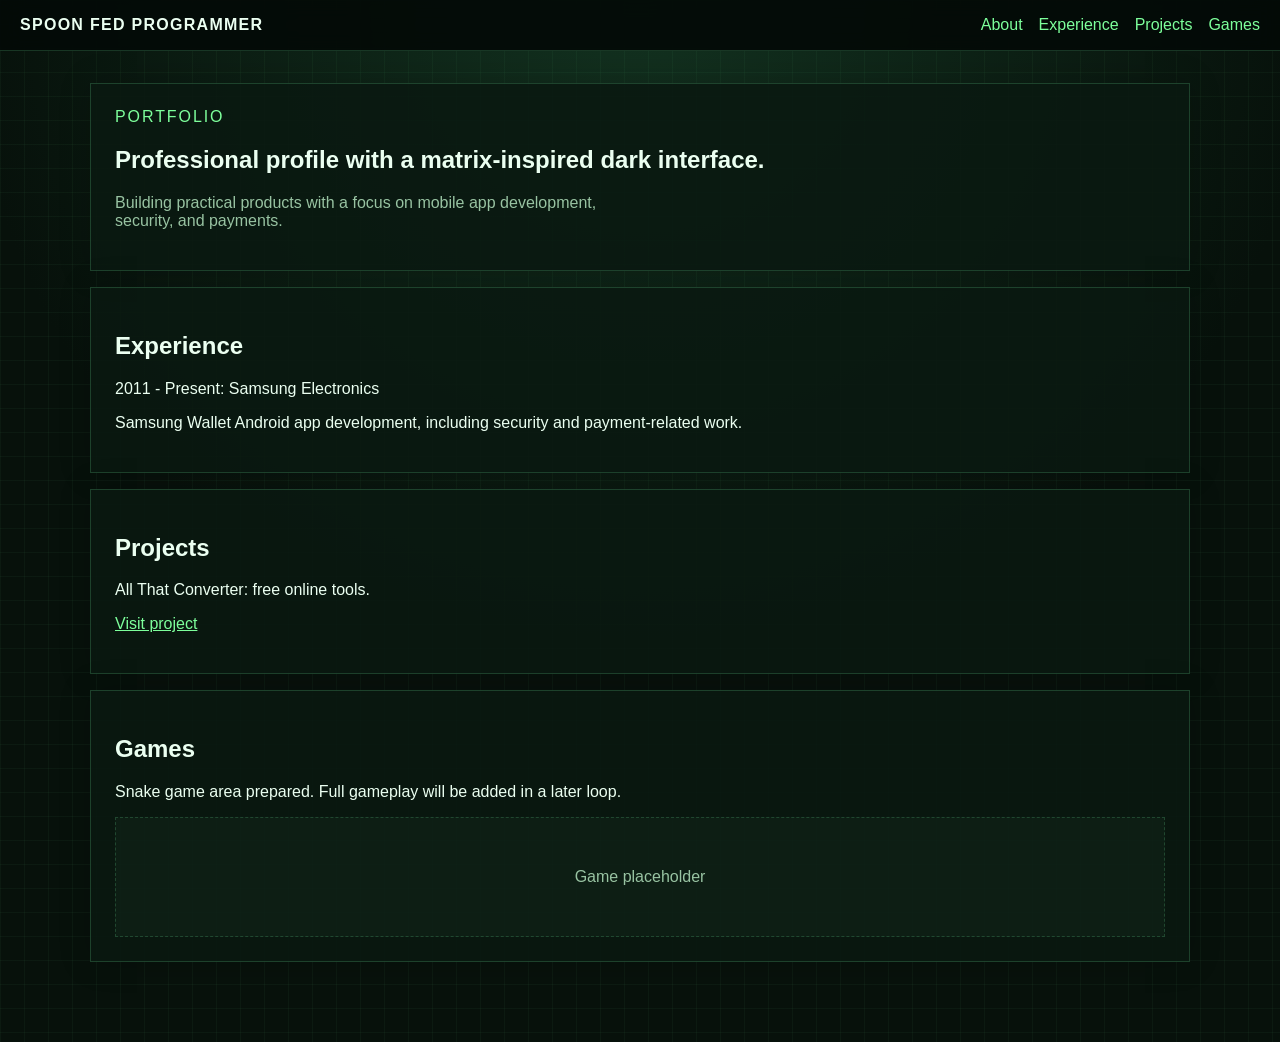
==== docs/index.html @ d57d10a6 "Add docs source for GitHub Pages" ====
<!DOCTYPE html>
<html lang="ko">
<head>
  <meta charset="UTF-8">
  <meta name="viewport" content="width=device-width, initial-scale=1.0">
  <title>Spoon Fed Programmer</title>
  <meta name="description" content="Professional profile website with a matrix-inspired dark theme.">
  <link rel="stylesheet" href="styles.css">
</head>
<body>
  <header class="site-header">
    <div class="brand">Spoon Fed Programmer</div>
    <button class="menu-toggle" type="button" aria-expanded="false" aria-controls="site-nav">
      Menu
    </button>
    <nav id="site-nav" class="site-nav" aria-label="Primary">
      <a href="#about">About</a>
      <a href="#experience">Experience</a>
      <a href="#projects">Projects</a>
      <a href="#games">Games</a>
    </nav>
  </header>

  <main>
    <section id="about" class="hero">
      <p class="eyebrow">Portfolio</p>
      <h1>Professional profile with a matrix-inspired dark interface.</h1>
      <p class="summary">
        Building practical products with a focus on mobile app development, security, and payments.
      </p>
    </section>

    <section id="experience" class="panel">
      <h2>Experience</h2>
      <p>2011 - Present: Samsung Electronics</p>
      <p>Samsung Wallet Android app development, including security and payment-related work.</p>
    </section>

    <section id="projects" class="panel">
      <h2>Projects</h2>
      <p>All That Converter: free online tools.</p>
      <p><a href="https://allthatconverter.web.app/" target="_blank" rel="noreferrer">Visit project</a></p>
    </section>

    <section id="games" class="panel games-panel">
      <h2>Games</h2>
      <p>Snake game area prepared. Full gameplay will be added in a later loop.</p>
      <div class="game-placeholder" aria-label="Game placeholder">Game placeholder</div>
    </section>
  </main>

  <script src="script.js"></script>
</body>
</html>
---- docs/styles.css ----
:root {
  --bg: #07110b;
  --bg-alt: #0d1c14;
  --panel: rgba(10, 25, 16, 0.88);
  --line: rgba(120, 255, 170, 0.18);
  --text: #ebfff1;
  --muted: #98c3a2;
  --accent: #7dff9b;
}

* {
  box-sizing: border-box;
}

html {
  scroll-behavior: smooth;
}

body {
  margin: 0;
  font-family: "Segoe UI", sans-serif;
  color: var(--text);
  background:
    linear-gradient(rgba(125, 255, 155, 0.04) 1px, transparent 1px),
    linear-gradient(90deg, rgba(125, 255, 155, 0.04) 1px, transparent 1px),
    radial-gradient(circle at top, #12311f 0%, var(--bg) 55%);
  background-size: 24px 24px, 24px 24px, auto;
}

a {
  color: var(--accent);
}

.site-header {
  position: sticky;
  top: 0;
  display: flex;
  align-items: center;
  justify-content: space-between;
  gap: 1rem;
  padding: 1rem 1.25rem;
  background: rgba(4, 10, 7, 0.92);
  border-bottom: 1px solid var(--line);
  backdrop-filter: blur(10px);
}

.brand {
  font-weight: 700;
  letter-spacing: 0.08em;
  text-transform: uppercase;
}

.menu-toggle {
  display: none;
  border: 1px solid var(--line);
  background: transparent;
  color: var(--text);
  padding: 0.65rem 0.85rem;
}

.site-nav {
  display: flex;
  gap: 1rem;
}

.site-nav a {
  text-decoration: none;
}

main {
  width: min(1100px, calc(100% - 2rem));
  margin: 0 auto;
  padding: 2rem 0 4rem;
}

.hero,
.panel {
  border: 1px solid var(--line);
  background: var(--panel);
  box-shadow: 0 0 30px rgba(0, 0, 0, 0.18);
  margin-bottom: 1rem;
  padding: 1.5rem;
}

.eyebrow {
  margin: 0 0 0.5rem;
  color: var(--accent);
  text-transform: uppercase;
  letter-spacing: 0.12em;
}

.summary {
  max-width: 60ch;
  color: var(--muted);
}

.games-panel {
  min-height: 220px;
}

.game-placeholder {
  display: grid;
  place-items: center;
  min-height: 120px;
  border: 1px dashed var(--line);
  color: var(--muted);
  background: rgba(125, 255, 155, 0.03);
}

@media (max-width: 768px) {
  .menu-toggle {
    display: inline-flex;
  }

  .site-header {
    flex-wrap: wrap;
  }

  .site-nav {
    display: none;
    width: 100%;
    flex-direction: column;
    padding-top: 0.5rem;
  }

  .site-nav.is-open {
    display: flex;
  }

  main {
    width: min(100% - 1rem, 1100px);
    padding-top: 1rem;
  }
}
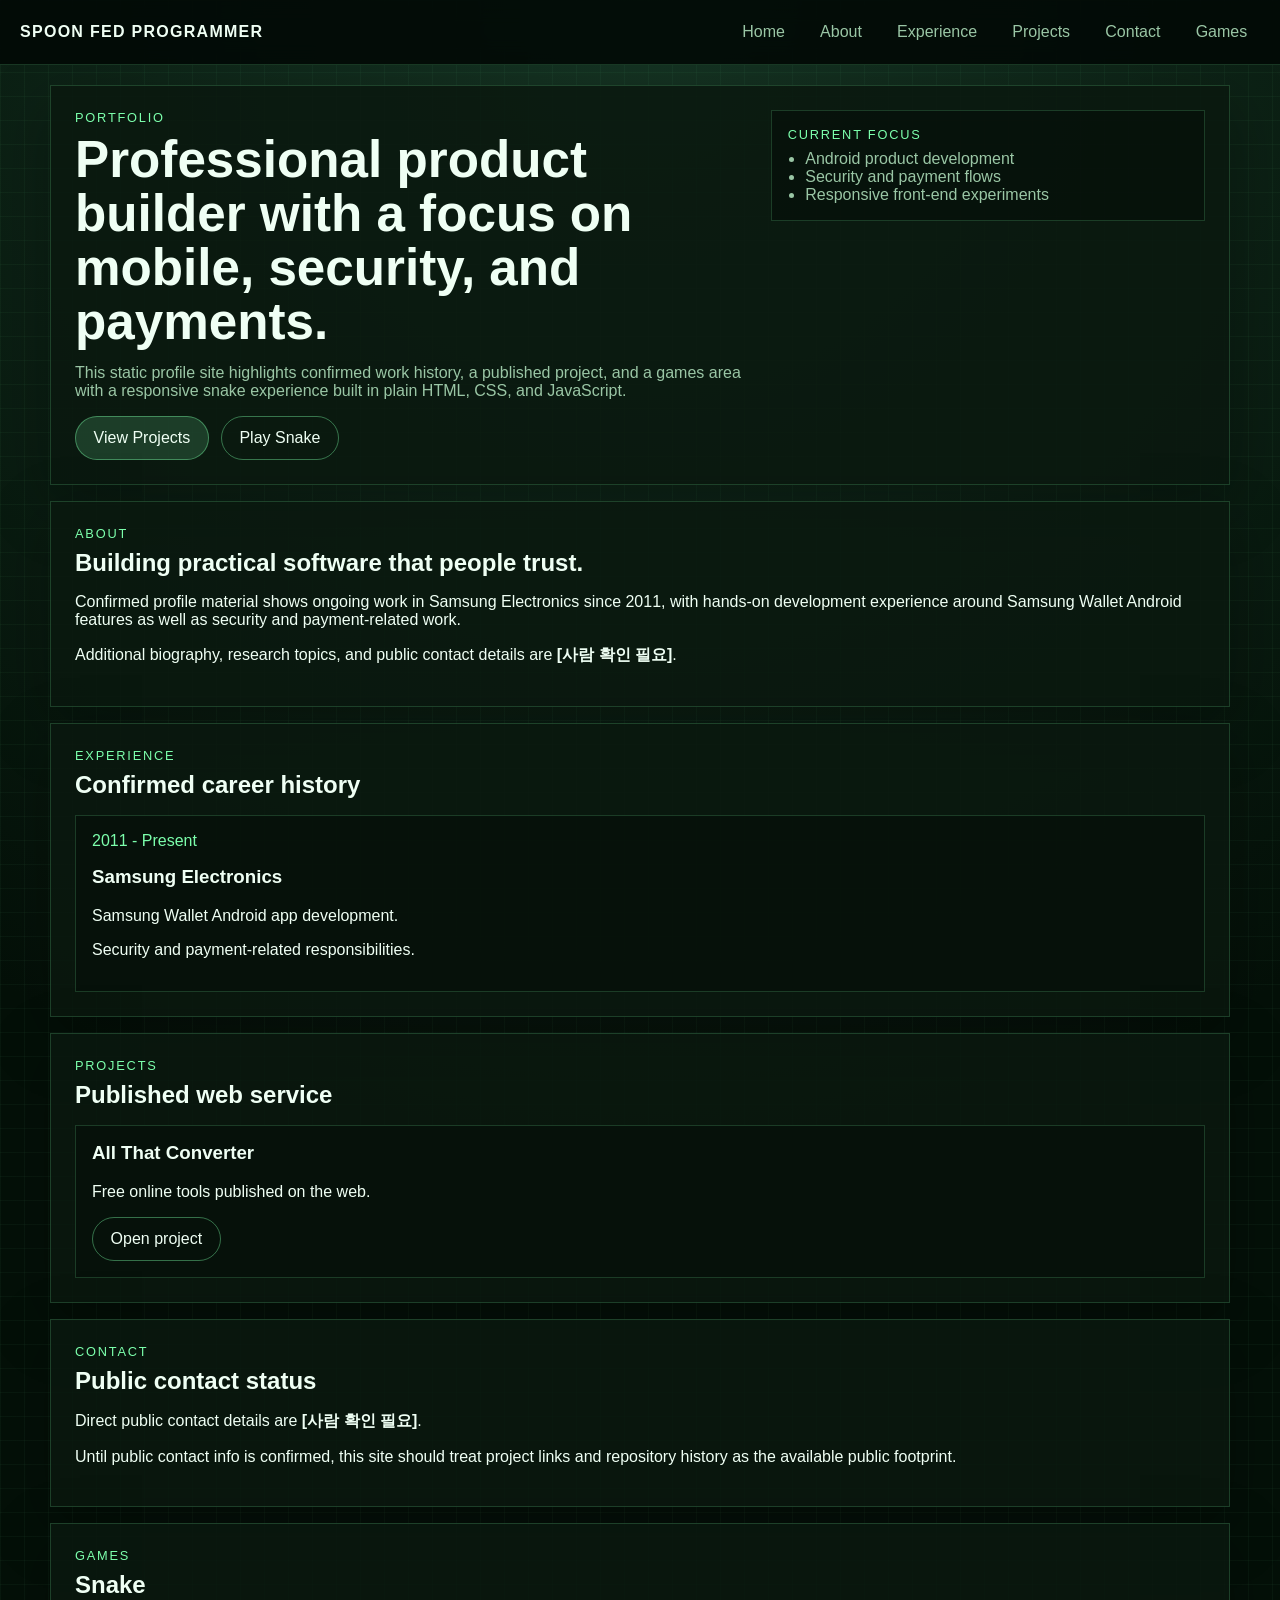
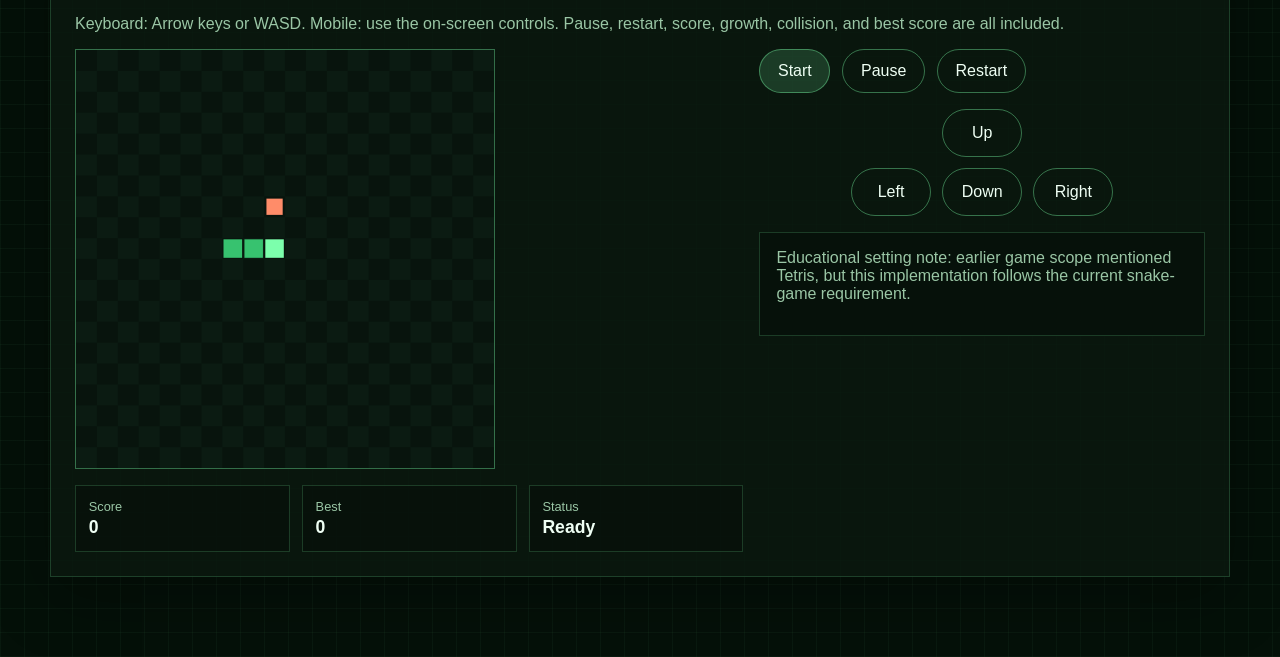
==== commit 9d92a221: "Complete profile site and snake game" ====
--- a/docs/index.html
+++ b/docs/index.html
@@ -4,51 +4,143 @@
   <meta charset="UTF-8">
   <meta name="viewport" content="width=device-width, initial-scale=1.0">
   <title>Spoon Fed Programmer</title>
-  <meta name="description" content="Professional profile website with a matrix-inspired dark theme.">
+  <meta name="description" content="Professional profile website with a matrix-inspired dark theme and a playable snake game.">
   <link rel="stylesheet" href="styles.css">
 </head>
 <body>
-  <header class="site-header">
-    <div class="brand">Spoon Fed Programmer</div>
-    <button class="menu-toggle" type="button" aria-expanded="false" aria-controls="site-nav">
-      Menu
-    </button>
-    <nav id="site-nav" class="site-nav" aria-label="Primary">
-      <a href="#about">About</a>
-      <a href="#experience">Experience</a>
-      <a href="#projects">Projects</a>
-      <a href="#games">Games</a>
-    </nav>
-  </header>
+  <div class="page-shell">
+    <header class="site-header">
+      <a class="brand" href="#home">Spoon Fed Programmer</a>
+      <button class="menu-toggle" type="button" aria-expanded="false" aria-controls="site-nav">
+        Menu
+      </button>
+      <nav id="site-nav" class="site-nav" aria-label="Primary">
+        <a href="#home">Home</a>
+        <a href="#about">About</a>
+        <a href="#experience">Experience</a>
+        <a href="#projects">Projects</a>
+        <a href="#contact">Contact</a>
+        <a href="#games">Games</a>
+      </nav>
+    </header>
 
-  <main>
-    <section id="about" class="hero">
-      <p class="eyebrow">Portfolio</p>
-      <h1>Professional profile with a matrix-inspired dark interface.</h1>
-      <p class="summary">
-        Building practical products with a focus on mobile app development, security, and payments.
-      </p>
-    </section>
+    <main>
+      <section id="home" class="hero">
+        <div class="hero-copy">
+          <p class="eyebrow">Portfolio</p>
+          <h1>Professional product builder with a focus on mobile, security, and payments.</h1>
+          <p class="summary">
+            This static profile site highlights confirmed work history, a published project, and a games area
+            with a responsive snake experience built in plain HTML, CSS, and JavaScript.
+          </p>
+          <div class="hero-actions">
+            <a class="button button-primary" href="#projects">View Projects</a>
+            <a class="button" href="#games">Play Snake</a>
+          </div>
+        </div>
+        <aside class="hero-card" aria-label="Profile snapshot">
+          <p class="card-label">Current Focus</p>
+          <ul class="feature-list">
+            <li>Android product development</li>
+            <li>Security and payment flows</li>
+            <li>Responsive front-end experiments</li>
+          </ul>
+        </aside>
+      </section>
 
-    <section id="experience" class="panel">
-      <h2>Experience</h2>
-      <p>2011 - Present: Samsung Electronics</p>
-      <p>Samsung Wallet Android app development, including security and payment-related work.</p>
-    </section>
+      <section id="about" class="panel">
+        <div class="section-heading">
+          <p class="eyebrow">About</p>
+          <h2>Building practical software that people trust.</h2>
+        </div>
+        <p>
+          Confirmed profile material shows ongoing work in Samsung Electronics since 2011, with hands-on
+          development experience around Samsung Wallet Android features as well as security and payment-related work.
+        </p>
+        <p>
+          Additional biography, research topics, and public contact details are <strong>[사람 확인 필요]</strong>.
+        </p>
+      </section>
 
-    <section id="projects" class="panel">
-      <h2>Projects</h2>
-      <p>All That Converter: free online tools.</p>
-      <p><a href="https://allthatconverter.web.app/" target="_blank" rel="noreferrer">Visit project</a></p>
-    </section>
+      <section id="experience" class="panel">
+        <div class="section-heading">
+          <p class="eyebrow">Experience</p>
+          <h2>Confirmed career history</h2>
+        </div>
+        <div class="timeline-item">
+          <p class="timeline-range">2011 - Present</p>
+          <h3>Samsung Electronics</h3>
+          <p>Samsung Wallet Android app development.</p>
+          <p>Security and payment-related responsibilities.</p>
+        </div>
+      </section>
 
-    <section id="games" class="panel games-panel">
-      <h2>Games</h2>
-      <p>Snake game area prepared. Full gameplay will be added in a later loop.</p>
-      <div class="game-placeholder" aria-label="Game placeholder">Game placeholder</div>
-    </section>
-  </main>
+      <section id="projects" class="panel">
+        <div class="section-heading">
+          <p class="eyebrow">Projects</p>
+          <h2>Published web service</h2>
+        </div>
+        <article class="project-card">
+          <h3>All That Converter</h3>
+          <p>Free online tools published on the web.</p>
+          <a class="button" href="https://allthatconverter.web.app/" target="_blank" rel="noreferrer">Open project</a>
+        </article>
+      </section>
+
+      <section id="contact" class="panel">
+        <div class="section-heading">
+          <p class="eyebrow">Contact</p>
+          <h2>Public contact status</h2>
+        </div>
+        <p>Direct public contact details are <strong>[사람 확인 필요]</strong>.</p>
+        <p>
+          Until public contact info is confirmed, this site should treat project links and repository history as the
+          available public footprint.
+        </p>
+      </section>
+
+      <section id="games" class="panel games-panel">
+        <div class="section-heading">
+          <p class="eyebrow">Games</p>
+          <h2>Snake</h2>
+        </div>
+        <p class="games-copy">
+          Keyboard: Arrow keys or WASD. Mobile: use the on-screen controls. Pause, restart, score, growth,
+          collision, and best score are all included.
+        </p>
+        <div class="game-layout">
+          <div class="game-stage">
+            <canvas id="snake-board" width="360" height="360" aria-label="Snake game board"></canvas>
+            <div class="game-status" aria-live="polite">
+              <p><span>Score</span><strong id="score">0</strong></p>
+              <p><span>Best</span><strong id="best-score">0</strong></p>
+              <p><span>Status</span><strong id="game-state">Ready</strong></p>
+            </div>
+          </div>
+          <div class="game-sidebar">
+            <div class="game-actions">
+              <button id="start-game" class="button button-primary" type="button">Start</button>
+              <button id="pause-game" class="button" type="button">Pause</button>
+              <button id="restart-game" class="button" type="button">Restart</button>
+            </div>
+            <div class="touch-controls" aria-label="Mobile snake controls">
+              <button class="control-button" type="button" data-direction="up">Up</button>
+              <div class="control-row">
+                <button class="control-button" type="button" data-direction="left">Left</button>
+                <button class="control-button" type="button" data-direction="down">Down</button>
+                <button class="control-button" type="button" data-direction="right">Right</button>
+              </div>
+            </div>
+            <div class="game-note">
+              <p>Educational setting note: earlier game scope mentioned Tetris, but this implementation follows the current snake-game requirement.</p>
+            </div>
+          </div>
+        </div>
+      </section>
+    </main>
+  </div>
 
   <script src="script.js"></script>
+  <script src="game.js"></script>
 </body>
 </html>
--- a/docs/styles.css
+++ b/docs/styles.css
@@ -1,11 +1,15 @@
 :root {
-  --bg: #07110b;
-  --bg-alt: #0d1c14;
-  --panel: rgba(10, 25, 16, 0.88);
-  --line: rgba(120, 255, 170, 0.18);
-  --text: #ebfff1;
-  --muted: #98c3a2;
-  --accent: #7dff9b;
+  --bg: #041008;
+  --bg-soft: #0c1f14;
+  --panel: rgba(10, 24, 15, 0.86);
+  --panel-strong: rgba(9, 18, 12, 0.96);
+  --line: rgba(124, 255, 168, 0.18);
+  --line-strong: rgba(124, 255, 168, 0.4);
+  --text: #effff4;
+  --muted: #9ac6a5;
+  --accent: #7cffac;
+  --accent-soft: rgba(124, 255, 172, 0.12);
+  --shadow: 0 20px 60px rgba(0, 0, 0, 0.3);
 }
 
 * {
@@ -18,93 +22,269 @@
 
 body {
   margin: 0;
+  min-height: 100vh;
   font-family: "Segoe UI", sans-serif;
   color: var(--text);
   background:
-    linear-gradient(rgba(125, 255, 155, 0.04) 1px, transparent 1px),
-    linear-gradient(90deg, rgba(125, 255, 155, 0.04) 1px, transparent 1px),
-    radial-gradient(circle at top, #12311f 0%, var(--bg) 55%);
+    linear-gradient(rgba(124, 255, 172, 0.04) 1px, transparent 1px),
+    linear-gradient(90deg, rgba(124, 255, 172, 0.04) 1px, transparent 1px),
+    radial-gradient(circle at top, #153423 0%, var(--bg) 50%);
   background-size: 24px 24px, 24px 24px, auto;
 }
 
 a {
-  color: var(--accent);
+  color: inherit;
+}
+
+button,
+a.button {
+  font: inherit;
+}
+
+.page-shell {
+  min-height: 100vh;
 }
 
 .site-header {
   position: sticky;
   top: 0;
+  z-index: 10;
   display: flex;
   align-items: center;
   justify-content: space-between;
   gap: 1rem;
   padding: 1rem 1.25rem;
-  background: rgba(4, 10, 7, 0.92);
+  background: rgba(2, 8, 5, 0.88);
   border-bottom: 1px solid var(--line);
-  backdrop-filter: blur(10px);
+  backdrop-filter: blur(12px);
 }
 
 .brand {
   font-weight: 700;
   letter-spacing: 0.08em;
   text-transform: uppercase;
+  text-decoration: none;
+}
+
+.menu-toggle,
+.button,
+.control-button {
+  border: 1px solid var(--line-strong);
+  background: transparent;
+  color: var(--text);
+  border-radius: 999px;
+  transition: transform 0.2s ease, background-color 0.2s ease, border-color 0.2s ease;
+}
+
+.menu-toggle:hover,
+.button:hover,
+.control-button:hover,
+.menu-toggle:focus-visible,
+.button:focus-visible,
+.control-button:focus-visible {
+  transform: translateY(-1px);
+  background: var(--accent-soft);
+  border-color: var(--accent);
 }
 
 .menu-toggle {
   display: none;
-  border: 1px solid var(--line);
-  background: transparent;
-  color: var(--text);
-  padding: 0.65rem 0.85rem;
+  padding: 0.65rem 0.95rem;
 }
 
 .site-nav {
   display: flex;
-  gap: 1rem;
+  flex-wrap: wrap;
+  gap: 0.6rem;
 }
 
 .site-nav a {
+  padding: 0.45rem 0.8rem;
   text-decoration: none;
+  color: var(--muted);
+}
+
+.site-nav a:hover,
+.site-nav a:focus-visible {
+  color: var(--text);
 }
 
 main {
-  width: min(1100px, calc(100% - 2rem));
+  width: min(1180px, calc(100% - 2rem));
   margin: 0 auto;
-  padding: 2rem 0 4rem;
+  padding: 1.25rem 0 4rem;
 }
 
 .hero,
 .panel {
   border: 1px solid var(--line);
   background: var(--panel);
-  box-shadow: 0 0 30px rgba(0, 0, 0, 0.18);
+  box-shadow: var(--shadow);
   margin-bottom: 1rem;
   padding: 1.5rem;
 }
 
+.hero {
+  display: grid;
+  grid-template-columns: 1.4fr 0.9fr;
+  gap: 1.25rem;
+  align-items: start;
+}
+
+.hero-card,
+.project-card,
+.timeline-item,
+.game-note {
+  border: 1px solid var(--line);
+  background: rgba(5, 15, 9, 0.65);
+  padding: 1rem;
+}
+
+.card-label,
 .eyebrow {
   margin: 0 0 0.5rem;
   color: var(--accent);
+  letter-spacing: 0.14em;
   text-transform: uppercase;
-  letter-spacing: 0.12em;
-}
-
-.summary {
-  max-width: 60ch;
+  font-size: 0.8rem;
+}
+
+h1,
+h2,
+h3,
+p {
+  margin-top: 0;
+}
+
+h1 {
+  font-size: clamp(2rem, 4vw, 4rem);
+  line-height: 1.05;
+  margin-bottom: 1rem;
+}
+
+h2 {
+  margin-bottom: 0.6rem;
+}
+
+.summary,
+.games-copy,
+.feature-list,
+.site-nav a,
+.game-note p {
   color: var(--muted);
 }
 
+.feature-list {
+  margin: 0;
+  padding-left: 1.1rem;
+}
+
+.hero-actions,
+.game-actions {
+  display: flex;
+  flex-wrap: wrap;
+  gap: 0.75rem;
+}
+
+.button {
+  display: inline-flex;
+  align-items: center;
+  justify-content: center;
+  min-height: 44px;
+  padding: 0.7rem 1.1rem;
+  text-decoration: none;
+  cursor: pointer;
+}
+
+.button-primary {
+  background: rgba(124, 255, 172, 0.16);
+}
+
+.section-heading {
+  margin-bottom: 1rem;
+}
+
+.timeline-range {
+  color: var(--accent);
+}
+
 .games-panel {
-  min-height: 220px;
-}
-
-.game-placeholder {
-  display: grid;
-  place-items: center;
-  min-height: 120px;
-  border: 1px dashed var(--line);
+  overflow: hidden;
+}
+
+.game-layout {
+  display: grid;
+  grid-template-columns: minmax(0, 1.2fr) minmax(260px, 0.8fr);
+  gap: 1rem;
+  align-items: start;
+}
+
+.game-stage {
+  display: grid;
+  gap: 1rem;
+}
+
+#snake-board {
+  width: 100%;
+  max-width: 420px;
+  aspect-ratio: 1;
+  border: 1px solid var(--line-strong);
+  background: linear-gradient(180deg, rgba(3, 13, 8, 0.95), rgba(7, 19, 12, 0.96));
+  box-shadow: inset 0 0 40px rgba(124, 255, 172, 0.06);
+}
+
+.game-status {
+  display: grid;
+  grid-template-columns: repeat(3, minmax(0, 1fr));
+  gap: 0.75rem;
+}
+
+.game-status p {
+  border: 1px solid var(--line);
+  background: rgba(5, 14, 9, 0.6);
+  margin: 0;
+  padding: 0.8rem;
+}
+
+.game-status span {
+  display: block;
   color: var(--muted);
-  background: rgba(125, 255, 155, 0.03);
+  font-size: 0.8rem;
+  margin-bottom: 0.2rem;
+}
+
+.game-status strong {
+  font-size: 1.1rem;
+}
+
+.game-sidebar {
+  display: grid;
+  gap: 1rem;
+}
+
+.touch-controls {
+  display: grid;
+  gap: 0.7rem;
+  justify-items: center;
+}
+
+.control-row {
+  display: flex;
+  gap: 0.7rem;
+}
+
+.control-button {
+  min-width: 80px;
+  min-height: 48px;
+  padding: 0.7rem 0.9rem;
+  cursor: pointer;
+}
+
+@media (max-width: 900px) {
+  .hero,
+  .game-layout {
+    grid-template-columns: 1fr;
+  }
 }
 
 @media (max-width: 768px) {
@@ -120,15 +300,35 @@
     display: none;
     width: 100%;
     flex-direction: column;
-    padding-top: 0.5rem;
+    padding-top: 0.35rem;
   }
 
   .site-nav.is-open {
     display: flex;
   }
 
+  .site-nav a {
+    border-top: 1px solid rgba(124, 255, 172, 0.12);
+    padding-left: 0;
+  }
+
   main {
-    width: min(100% - 1rem, 1100px);
-    padding-top: 1rem;
-  }
-}
+    width: min(100% - 1rem, 1180px);
+    padding-top: 0.75rem;
+  }
+
+  .game-status {
+    grid-template-columns: 1fr;
+  }
+}
+
+@media (max-width: 480px) {
+  .hero,
+  .panel {
+    padding: 1.1rem;
+  }
+
+  .control-button {
+    min-width: 72px;
+  }
+}
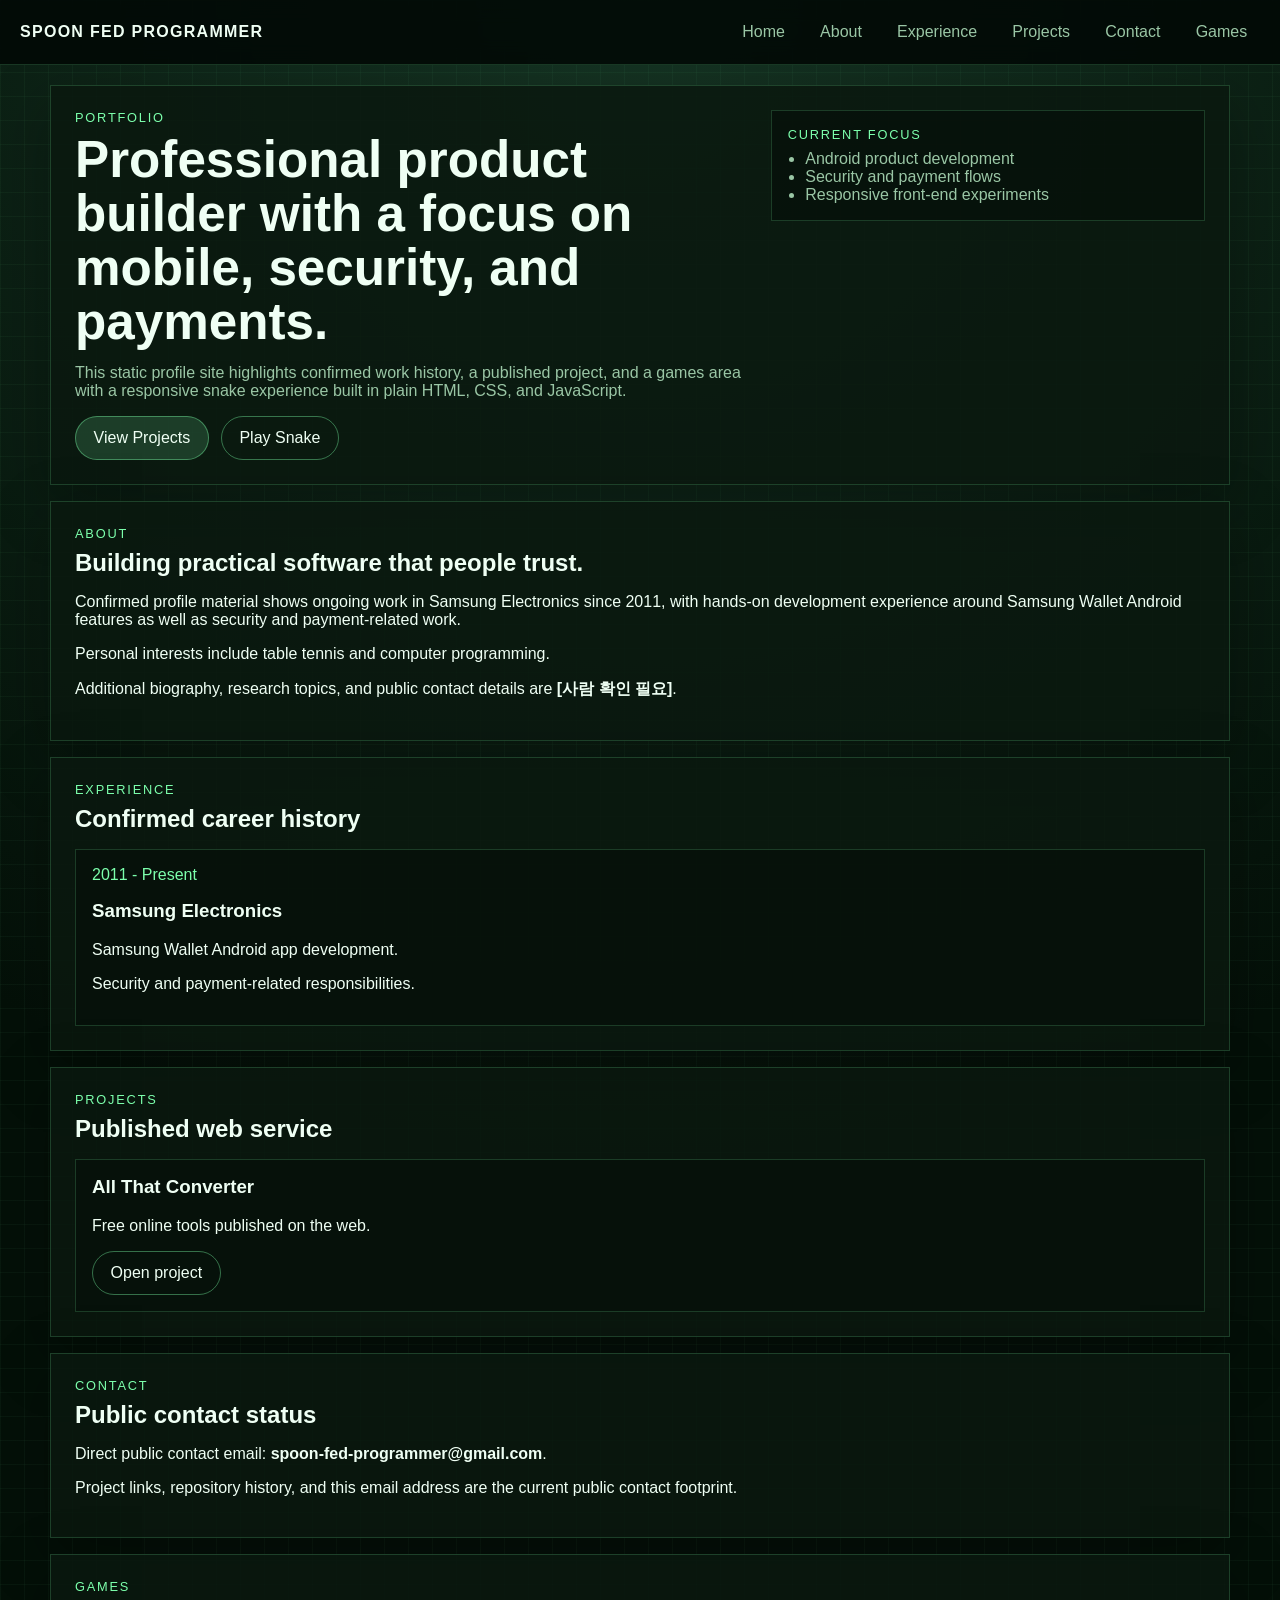
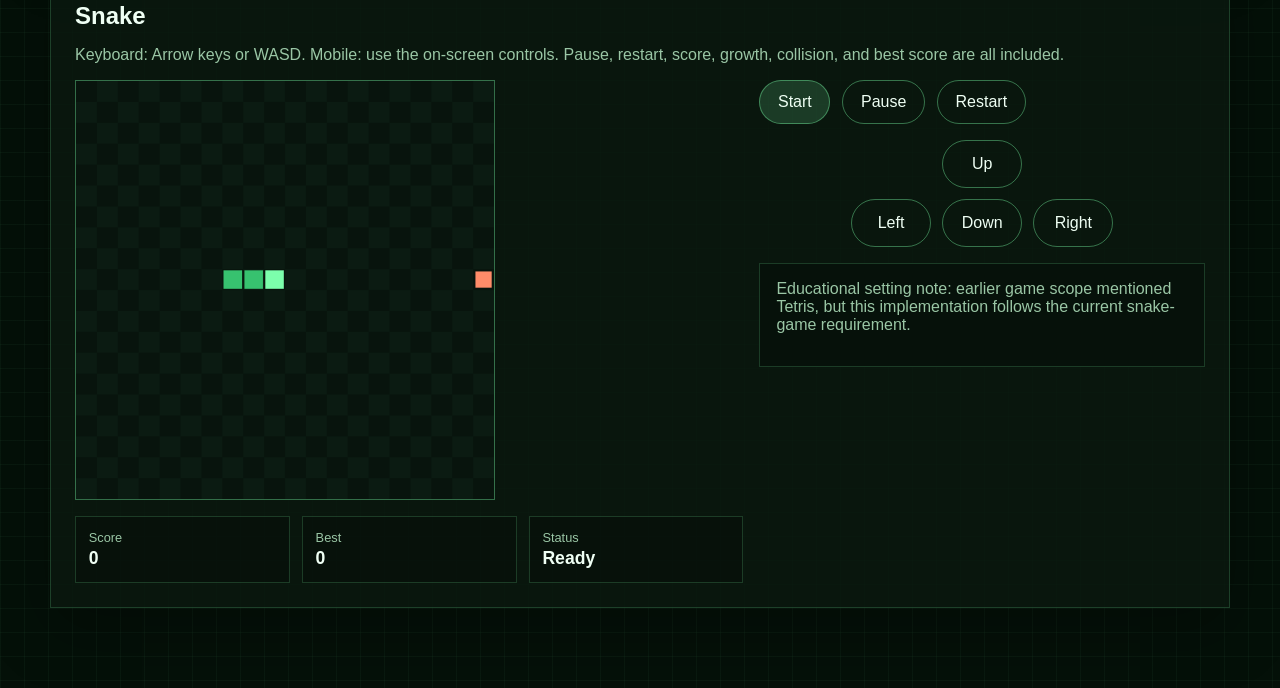
==== commit 21e2e928: "Update about and contact content" ====
--- a/docs/index.html
+++ b/docs/index.html
@@ -58,6 +58,9 @@
           development experience around Samsung Wallet Android features as well as security and payment-related work.
         </p>
         <p>
+          Personal interests include table tennis and computer programming.
+        </p>
+        <p>
           Additional biography, research topics, and public contact details are <strong>[사람 확인 필요]</strong>.
         </p>
       </section>
@@ -92,10 +95,9 @@
           <p class="eyebrow">Contact</p>
           <h2>Public contact status</h2>
         </div>
-        <p>Direct public contact details are <strong>[사람 확인 필요]</strong>.</p>
+        <p>Direct public contact email: <strong>spoon-fed-programmer@gmail.com</strong>.</p>
         <p>
-          Until public contact info is confirmed, this site should treat project links and repository history as the
-          available public footprint.
+          Project links, repository history, and this email address are the current public contact footprint.
         </p>
       </section>
 
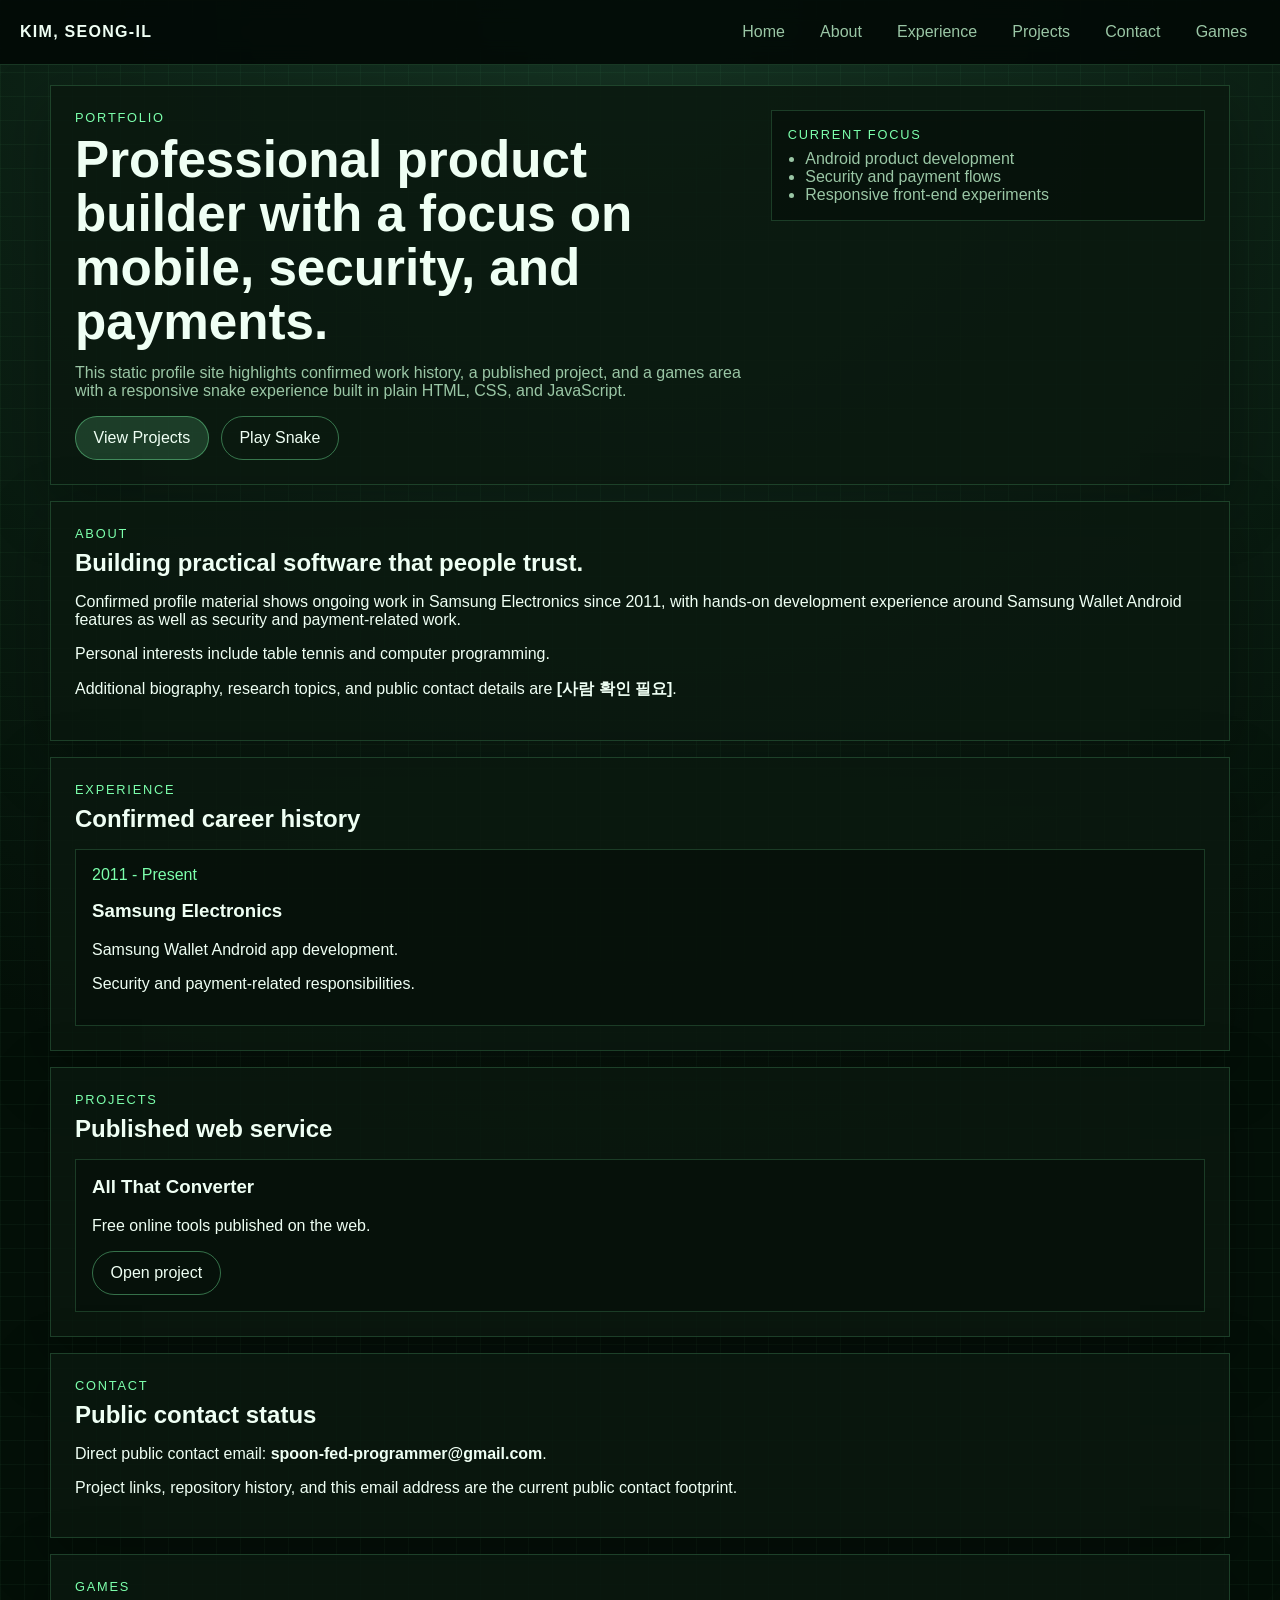
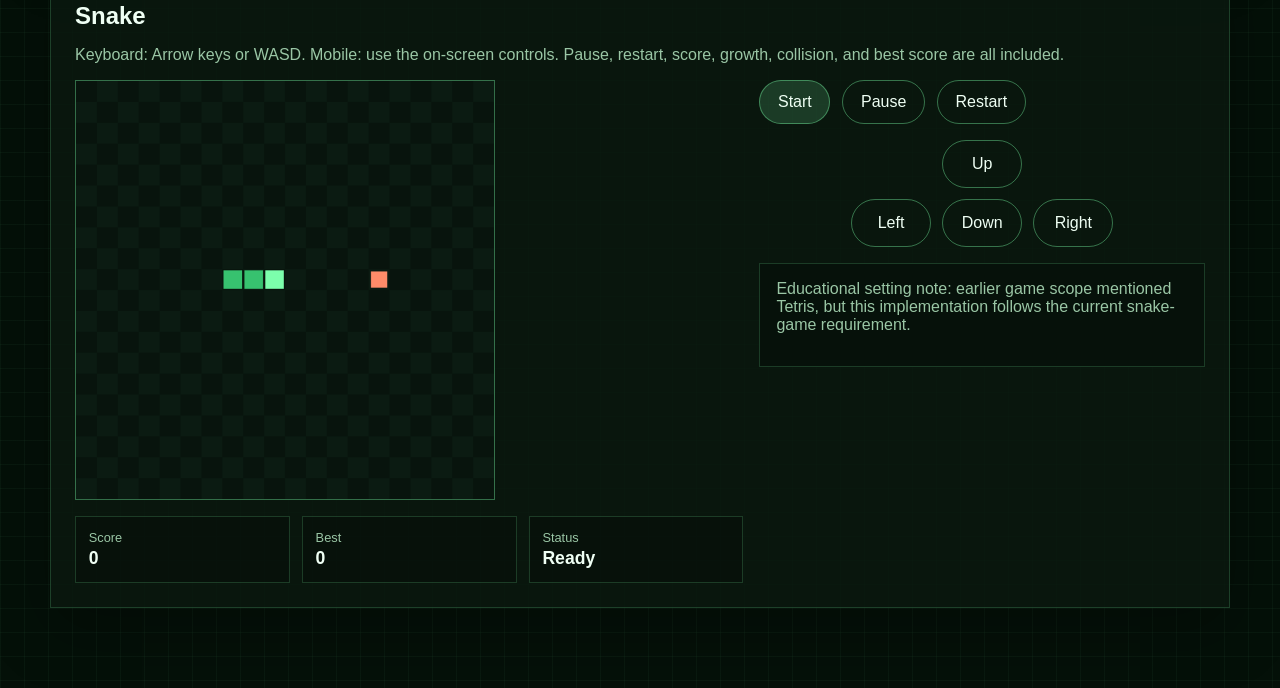
==== commit 9f3cbe34: "Update header display name" ====
--- a/docs/index.html
+++ b/docs/index.html
@@ -10,7 +10,7 @@
 <body>
   <div class="page-shell">
     <header class="site-header">
-      <a class="brand" href="#home">Spoon Fed Programmer</a>
+      <a class="brand" href="#home">Kim, Seong-Il</a>
       <button class="menu-toggle" type="button" aria-expanded="false" aria-controls="site-nav">
         Menu
       </button>
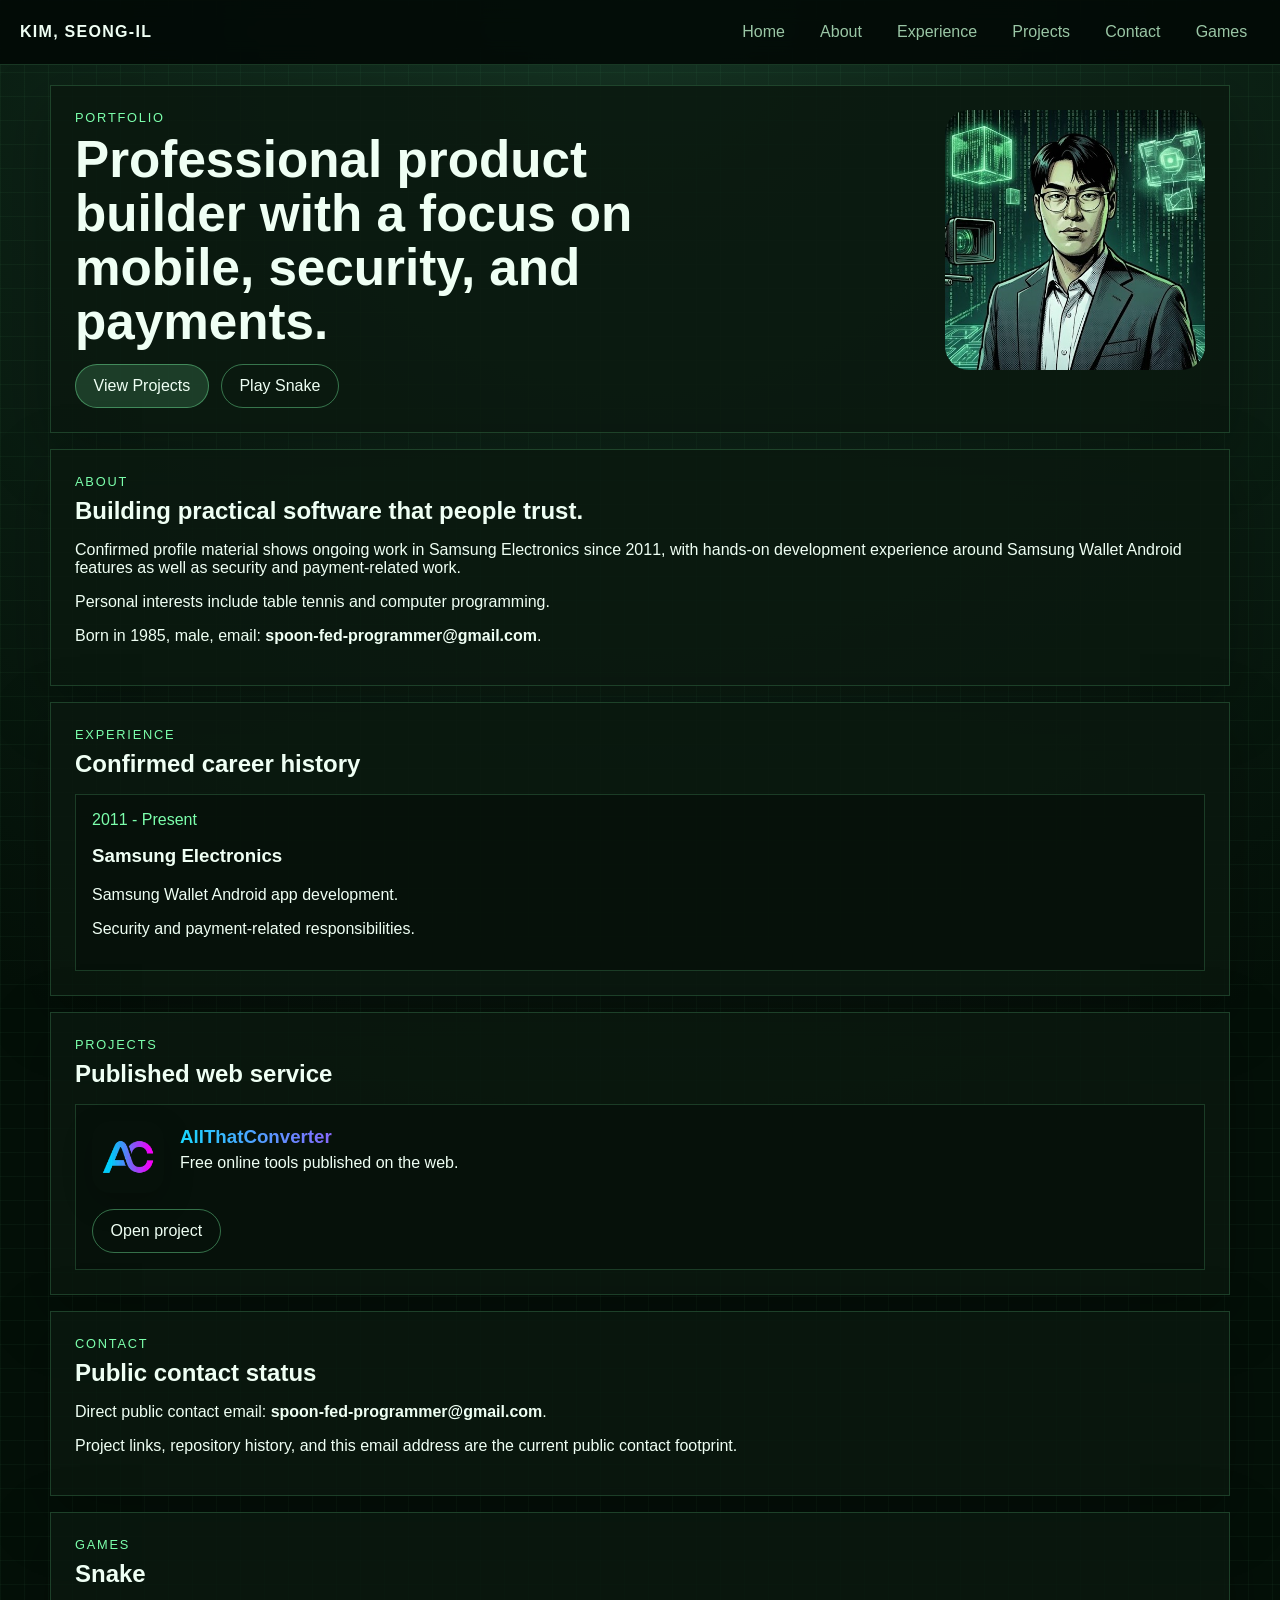
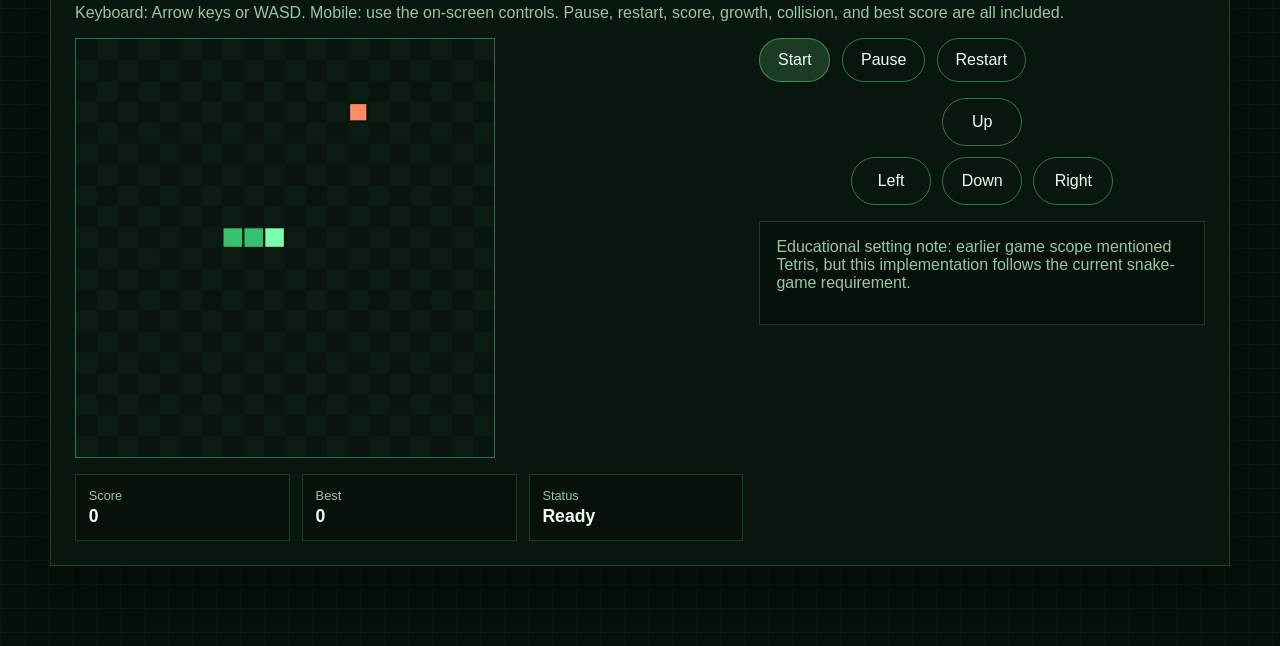
==== commit 432b8436: "Refine hero layout and project visuals" ====
--- a/docs/index.html
+++ b/docs/index.html
@@ -29,23 +29,14 @@
         <div class="hero-copy">
           <p class="eyebrow">Portfolio</p>
           <h1>Professional product builder with a focus on mobile, security, and payments.</h1>
-          <p class="summary">
-            This static profile site highlights confirmed work history, a published project, and a games area
-            with a responsive snake experience built in plain HTML, CSS, and JavaScript.
-          </p>
           <div class="hero-actions">
             <a class="button button-primary" href="#projects">View Projects</a>
             <a class="button" href="#games">Play Snake</a>
           </div>
         </div>
-        <aside class="hero-card" aria-label="Profile snapshot">
-          <p class="card-label">Current Focus</p>
-          <ul class="feature-list">
-            <li>Android product development</li>
-            <li>Security and payment flows</li>
-            <li>Responsive front-end experiments</li>
-          </ul>
-        </aside>
+        <div class="hero-photo-wrap" aria-label="Profile photo">
+          <img src="../assets/profile.jpg" alt="Profile photo of Kim, Seong-Il" class="profile-photo">
+        </div>
       </section>
 
       <section id="about" class="panel">
@@ -61,7 +52,7 @@
           Personal interests include table tennis and computer programming.
         </p>
         <p>
-          Additional biography, research topics, and public contact details are <strong>[사람 확인 필요]</strong>.
+          Born in 1985, male, email: <strong>spoon-fed-programmer@gmail.com</strong>.
         </p>
       </section>
 
@@ -84,8 +75,13 @@
           <h2>Published web service</h2>
         </div>
         <article class="project-card">
-          <h3>All That Converter</h3>
-          <p>Free online tools published on the web.</p>
+          <div class="project-brand">
+            <img src="../assets/icon-512.png" alt="All That Converter icon" class="project-icon">
+            <div>
+              <h3 class="project-gradient">AllThatConverter</h3>
+              <p>Free online tools published on the web.</p>
+            </div>
+          </div>
           <a class="button" href="https://allthatconverter.web.app/" target="_blank" rel="noreferrer">Open project</a>
         </article>
       </section>
--- a/docs/styles.css
+++ b/docs/styles.css
@@ -140,6 +140,25 @@
   padding: 1rem;
 }
 
+.hero-card,
+.hero-photo-wrap {
+  display: flex;
+  justify-content: flex-end;
+  align-items: flex-start;
+}
+
+.profile-photo {
+  display: block;
+  width: 100%;
+  max-width: 260px;
+  aspect-ratio: 1;
+  object-fit: cover;
+  border-radius: 24px;
+  margin-bottom: 0;
+  border: 0;
+  box-shadow: none;
+}
+
 .card-label,
 .eyebrow {
   margin: 0 0 0.5rem;
@@ -177,6 +196,30 @@
 .feature-list {
   margin: 0;
   padding-left: 1.1rem;
+}
+
+.project-brand {
+  display: flex;
+  align-items: center;
+  gap: 1rem;
+  margin-bottom: 1rem;
+}
+
+.project-icon {
+  width: 72px;
+  height: 72px;
+  flex: 0 0 72px;
+  object-fit: contain;
+  border-radius: 18px;
+  box-shadow: 0 10px 30px rgba(0, 0, 0, 0.22);
+}
+
+.project-gradient {
+  margin-bottom: 0.35rem;
+  background: linear-gradient(90deg, #19d8ff 0%, #7c73ff 50%, #ff00e5 100%);
+  -webkit-background-clip: text;
+  background-clip: text;
+  color: transparent;
 }
 
 .hero-actions,
@@ -328,6 +371,10 @@
     padding: 1.1rem;
   }
 
+  .project-brand {
+    align-items: flex-start;
+  }
+
   .control-button {
     min-width: 72px;
   }
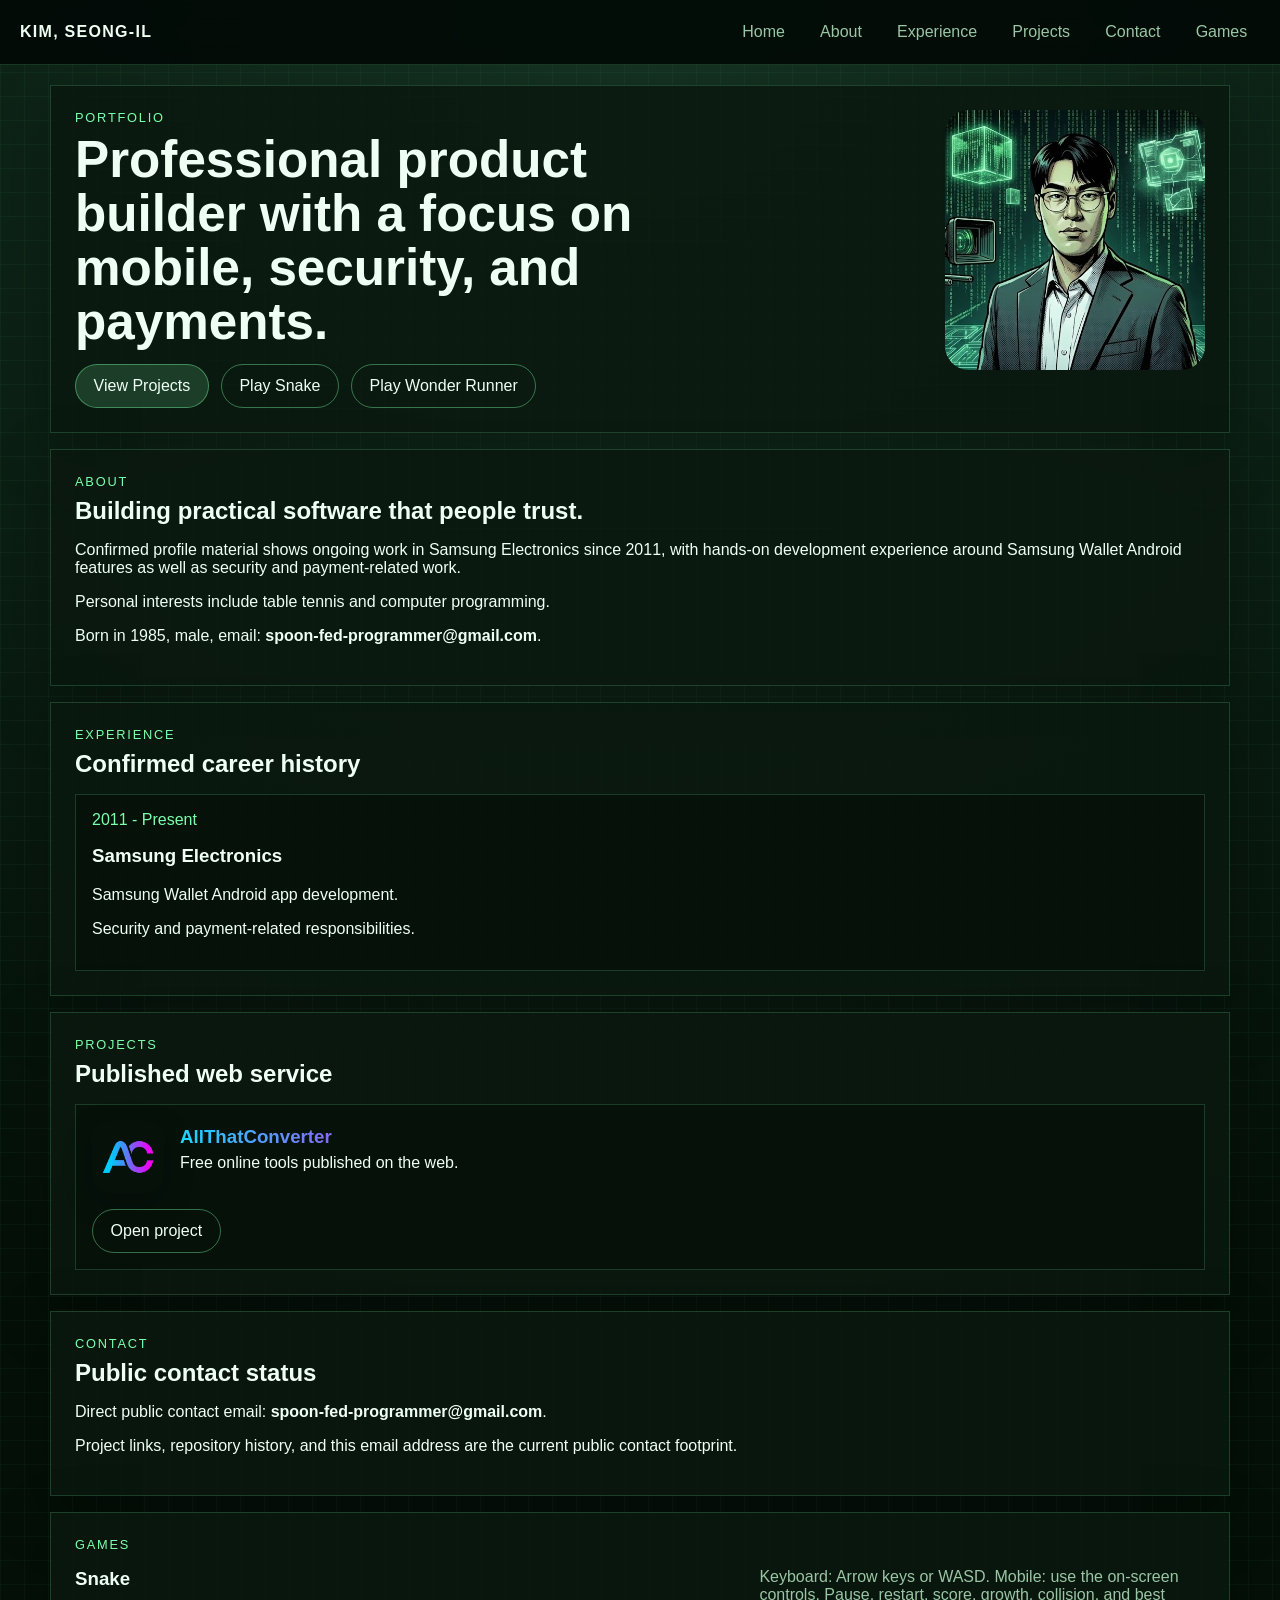
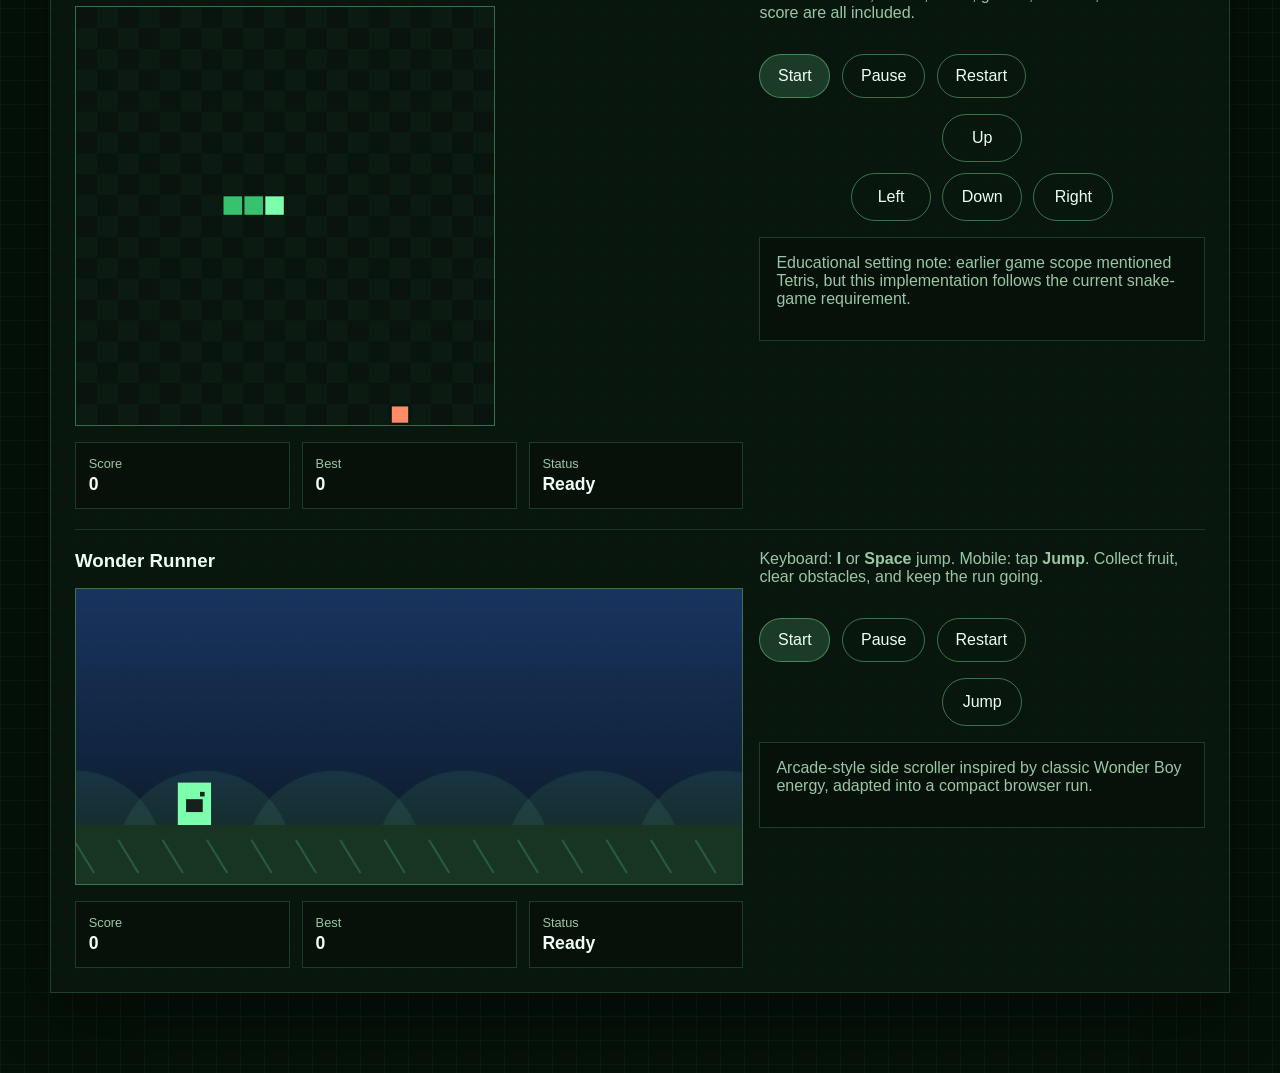
==== commit a363fef8: "Add side scroller game and refine games layout" ====
--- a/docs/index.html
+++ b/docs/index.html
@@ -32,6 +32,7 @@
           <div class="hero-actions">
             <a class="button button-primary" href="#projects">View Projects</a>
             <a class="button" href="#games">Play Snake</a>
+            <a class="button" href="#wonder-runner">Play Wonder Runner</a>
           </div>
         </div>
         <div class="hero-photo-wrap" aria-label="Profile photo">
@@ -100,14 +101,10 @@
       <section id="games" class="panel games-panel">
         <div class="section-heading">
           <p class="eyebrow">Games</p>
-          <h2>Snake</h2>
         </div>
-        <p class="games-copy">
-          Keyboard: Arrow keys or WASD. Mobile: use the on-screen controls. Pause, restart, score, growth,
-          collision, and best score are all included.
-        </p>
         <div class="game-layout">
           <div class="game-stage">
+            <h3 class="game-title">Snake</h3>
             <canvas id="snake-board" width="360" height="360" aria-label="Snake game board"></canvas>
             <div class="game-status" aria-live="polite">
               <p><span>Score</span><strong id="score">0</strong></p>
@@ -116,6 +113,10 @@
             </div>
           </div>
           <div class="game-sidebar">
+            <p class="games-copy">
+              Keyboard: Arrow keys or WASD. Mobile: use the on-screen controls. Pause, restart, score, growth,
+              collision, and best score are all included.
+            </p>
             <div class="game-actions">
               <button id="start-game" class="button button-primary" type="button">Start</button>
               <button id="pause-game" class="button" type="button">Pause</button>
@@ -134,6 +135,35 @@
             </div>
           </div>
         </div>
+
+        <div id="wonder-runner" class="game-layout side-scroller-layout">
+          <div class="game-stage">
+            <h3 class="game-title">Wonder Runner</h3>
+            <canvas id="runner-board" width="720" height="320" aria-label="Side scrolling action game board"></canvas>
+            <div class="game-status" aria-live="polite">
+              <p><span>Score</span><strong id="runner-score">0</strong></p>
+              <p><span>Best</span><strong id="runner-best-score">0</strong></p>
+              <p><span>Status</span><strong id="runner-state">Ready</strong></p>
+            </div>
+          </div>
+          <div class="game-sidebar">
+            <p class="games-copy">
+              Keyboard: <strong>I</strong> or <strong>Space</strong> jump. Mobile: tap <strong>Jump</strong>.
+              Collect fruit, clear obstacles, and keep the run going.
+            </p>
+            <div class="game-actions">
+              <button id="runner-start" class="button button-primary" type="button">Start</button>
+              <button id="runner-pause" class="button" type="button">Pause</button>
+              <button id="runner-restart" class="button" type="button">Restart</button>
+            </div>
+            <div class="touch-controls" aria-label="Mobile side scroller controls">
+              <button class="control-button" type="button" data-runner-action="jump">Jump</button>
+            </div>
+            <div class="game-note">
+              <p>Arcade-style side scroller inspired by classic Wonder Boy energy, adapted into a compact browser run.</p>
+            </div>
+          </div>
+        </div>
       </section>
     </main>
   </div>
--- a/docs/styles.css
+++ b/docs/styles.css
@@ -262,9 +262,19 @@
   align-items: start;
 }
 
+.side-scroller-layout {
+  margin-top: 1.25rem;
+  padding-top: 1.25rem;
+  border-top: 1px solid rgba(124, 255, 168, 0.14);
+}
+
 .game-stage {
   display: grid;
   gap: 1rem;
+}
+
+.game-title {
+  margin-bottom: 0;
 }
 
 #snake-board {
@@ -276,6 +286,15 @@
   box-shadow: inset 0 0 40px rgba(124, 255, 172, 0.06);
 }
 
+#runner-board {
+  width: 100%;
+  max-width: 720px;
+  aspect-ratio: 9 / 4;
+  border: 1px solid var(--line-strong);
+  background: linear-gradient(180deg, rgba(10, 22, 40, 0.98), rgba(12, 18, 12, 0.96));
+  box-shadow: inset 0 0 40px rgba(124, 255, 172, 0.05);
+}
+
 .game-status {
   display: grid;
   grid-template-columns: repeat(3, minmax(0, 1fr));
@@ -378,4 +397,8 @@
   .control-button {
     min-width: 72px;
   }
-}
+
+  #runner-board {
+    aspect-ratio: 4 / 3;
+  }
+}
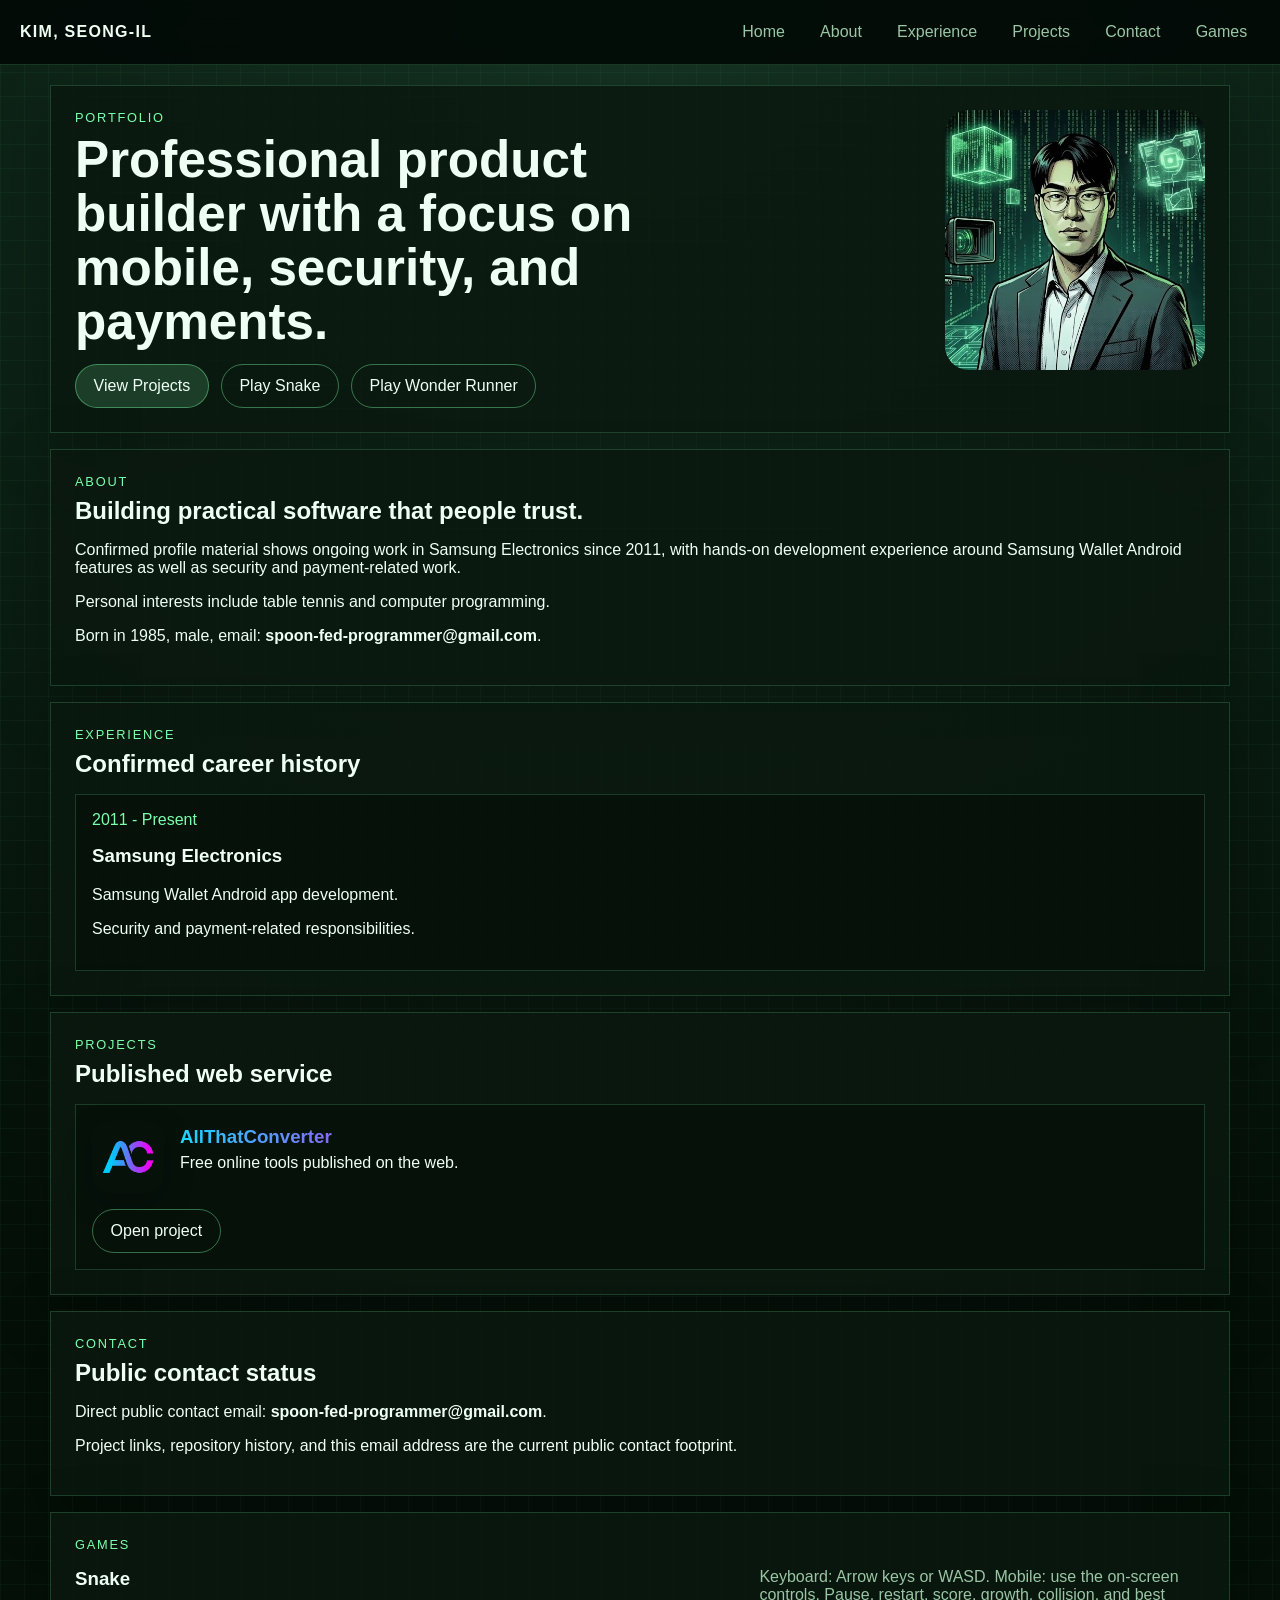
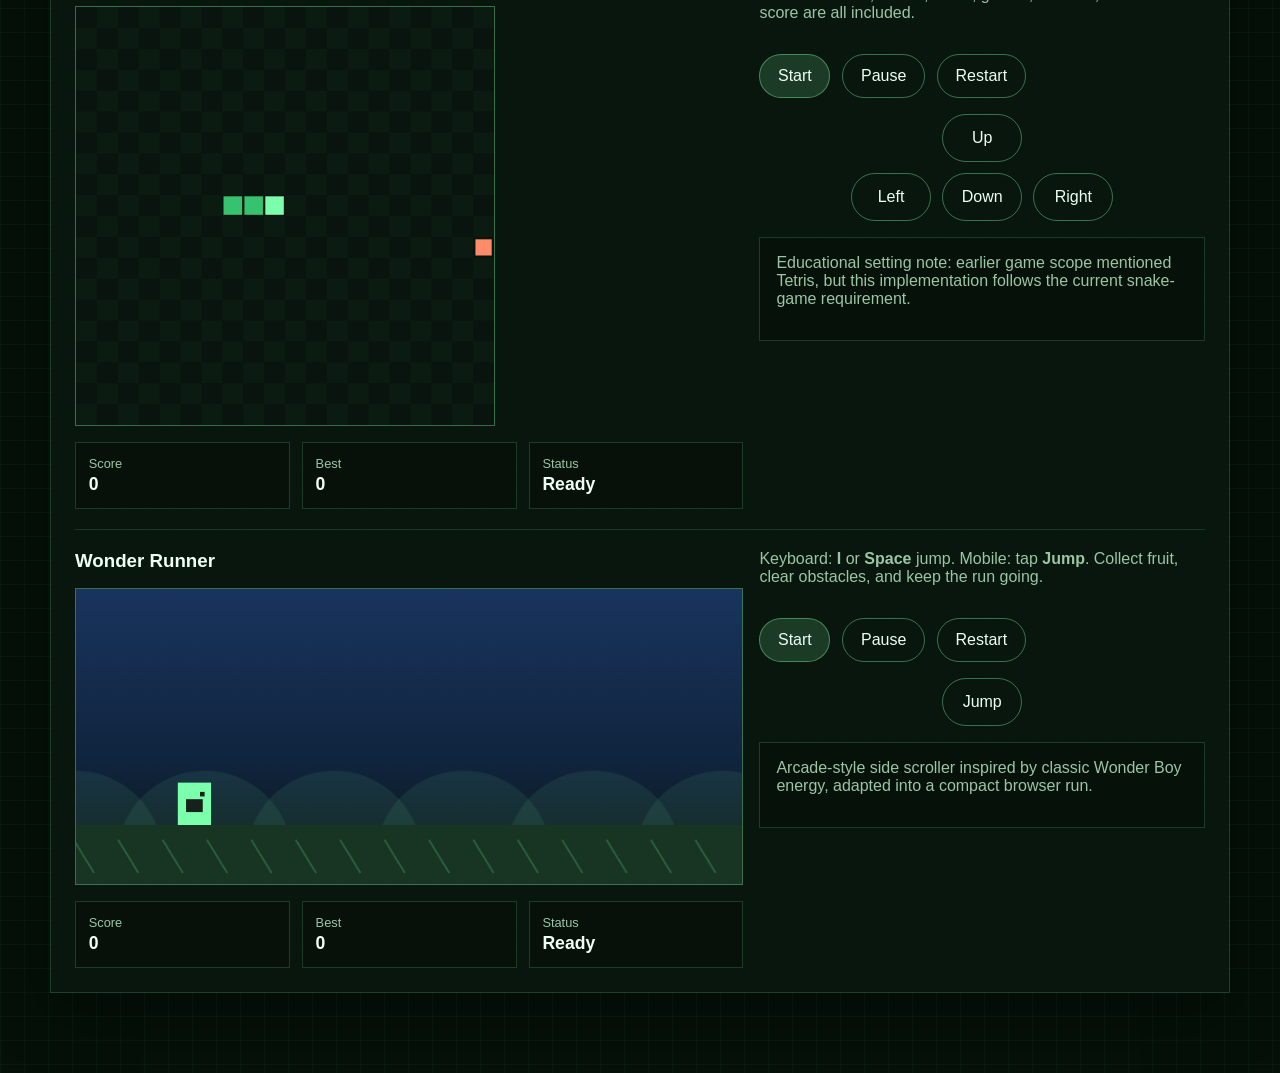
==== commit 60f5bf08: "Fix deployed asset paths and tune runner difficulty" ====
--- a/docs/index.html
+++ b/docs/index.html
@@ -36,7 +36,7 @@
           </div>
         </div>
         <div class="hero-photo-wrap" aria-label="Profile photo">
-          <img src="../assets/profile.jpg" alt="Profile photo of Kim, Seong-Il" class="profile-photo">
+          <img src="assets/profile.jpg" alt="Profile photo of Kim, Seong-Il" class="profile-photo">
         </div>
       </section>
 
@@ -77,7 +77,7 @@
         </div>
         <article class="project-card">
           <div class="project-brand">
-            <img src="../assets/icon-512.png" alt="All That Converter icon" class="project-icon">
+            <img src="assets/icon-512.png" alt="All That Converter icon" class="project-icon">
             <div>
               <h3 class="project-gradient">AllThatConverter</h3>
               <p>Free online tools published on the web.</p>
